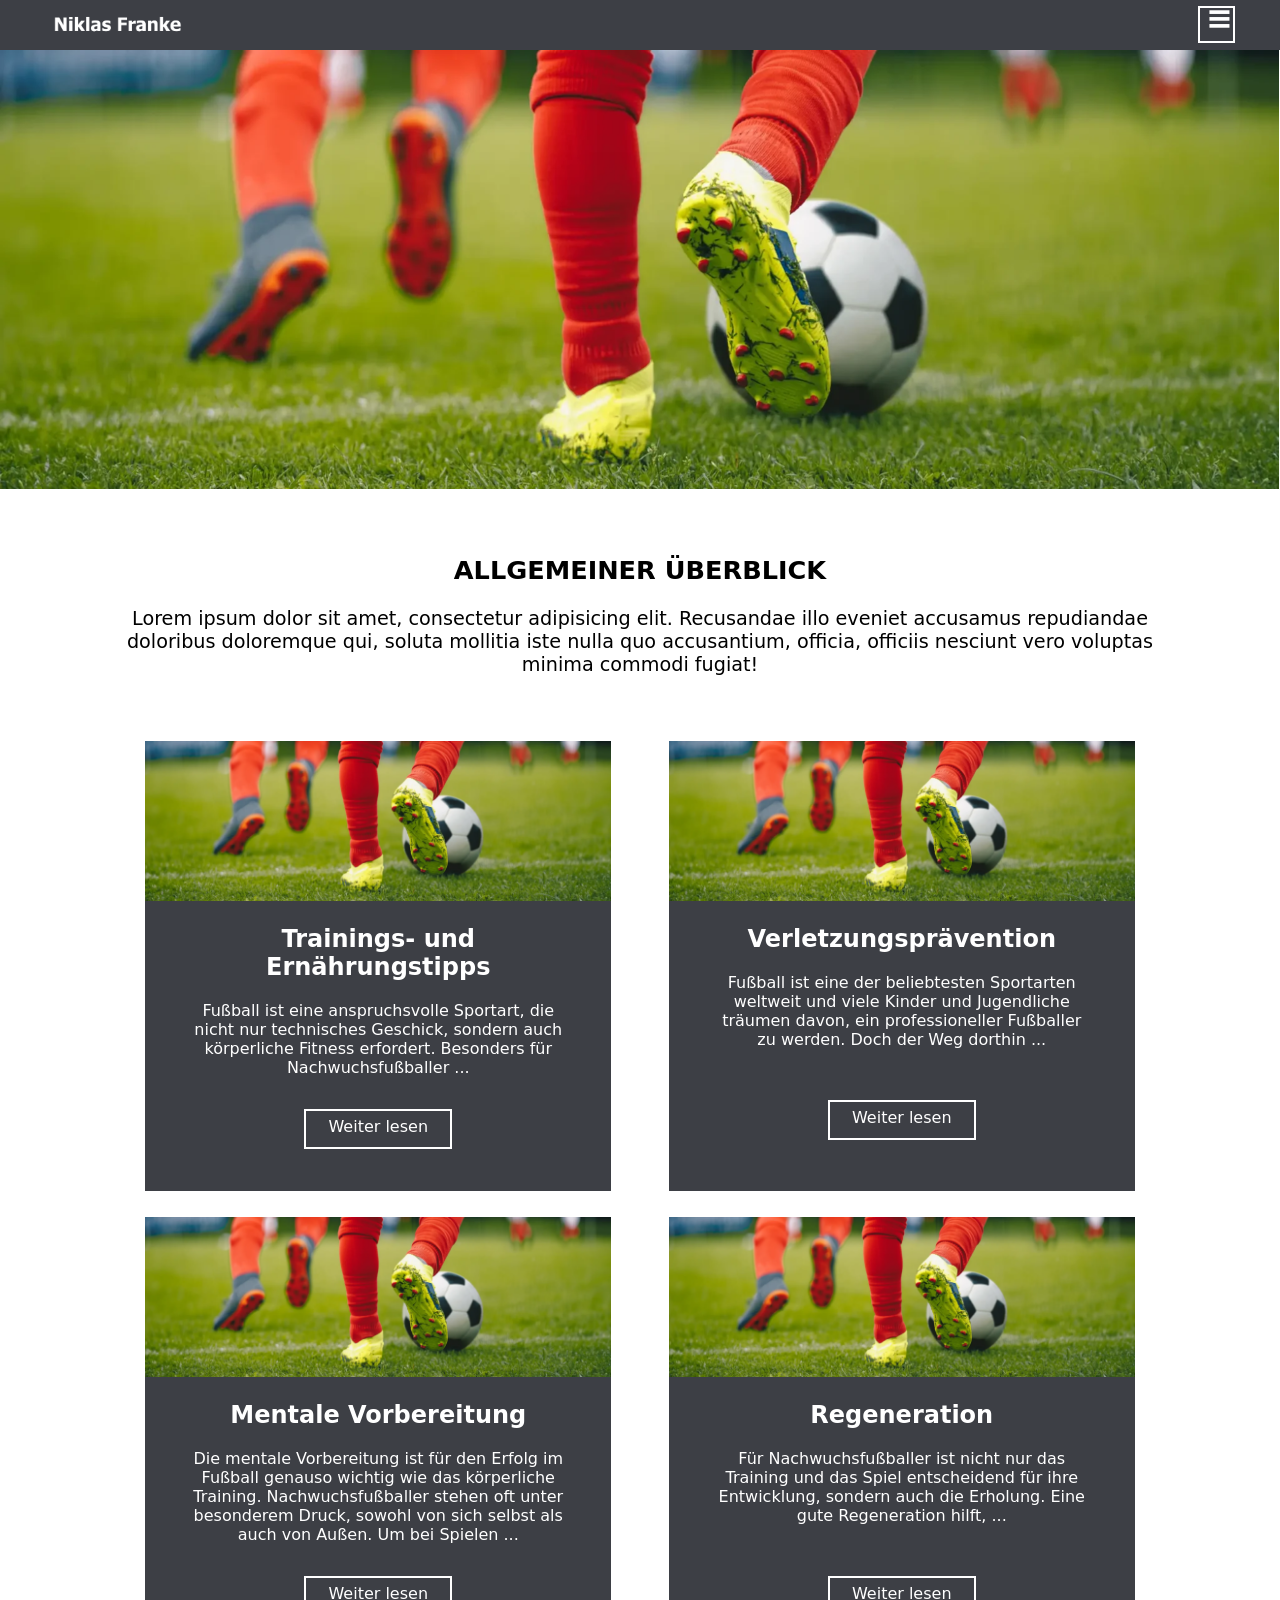
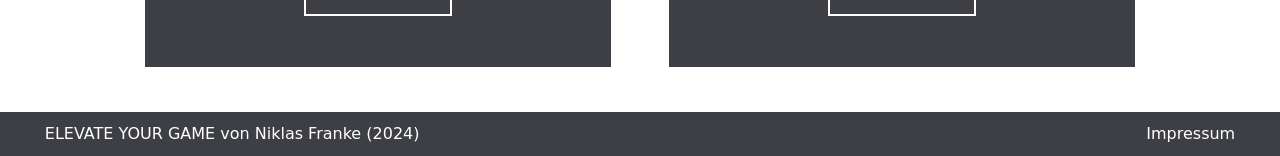
==== index.html @ 68e1c88c "Inhalt und Footer" ====
<!DOCTYPE html>
<html lang="de">

    <head>
        <meta charset="utf-8">
        <meta name="viewport" content="width=device-width, initial-scale=1.0">
        <title>Elevate your Game</title>
        <link rel="stylesheet" type="text/css" href="css/styles.css">
    </head>

    <body>
        
        <!--NAVIGATIONSLEISTE-->

        <nav id="header-nav">

            <!-- DESKTOP-NAVIGATION -->
            
            <div class="container" id="desktop-nav">
                <div class="row">
                    <div class="col-6">
                        <a href="index.html" class="logo-link">
                            <img src="img/logo-ws.png" alt="Das Logo von Elevate your Game">
                        </a>
                        <ul>
                            <li class="active"><a href="index.html">Startseite</a></li>
                            <li><a href="pages/trainings-ernaehrungstipps.html">Trainings- und Ernährungstipps</a></li>
                            <li><a href="pages/verletzungspraevention.html">Verletzungsprävention</a></li>
                            <li><a href="pages/mentale-vorbereitung.html">Mentale Vorbereitung</a></li>
                            <li><a href="pages/regeneration.html">Regeneration</a></li>
                            <li><a href="pages/impressum.html">Impressum</a></li>
                        </ul>
                    </div>
                </div>
            </div>

            <!-- MOBILE-NAVIGATION -->

			<div class="container" id="mobile-nav">
				<div class="row">
					<div class="col-6">
						<a href="index.html" class="logo-link">
                            <img src="img/logo-ws.png" alt="Das Logo von Elevate your Game">
                        </a>
						<div class="clearfix" id="mobile-nav-dropdown">
							<div id="mobile-nav-button"><span>&equiv;</span></div>
							<div class="clearfix" id="mobile-nav-content">
								<ul>
									<li class="active"><a href="index.html">Startseite</a></li>
                                    <li><a href="pages/trainings-ernaehrungstipps.html">Trainings- und Ernährungstipps</a></li>
                                    <li><a href="pages/verletzungspraevention.html">Verletzungsprävention</a></li>
                                    <li><a href="pages/mentale-vorbereitung.html">Mentale Vorbereitung</a></li>
                                    <li><a href="pages/regeneration.html">Regeneration</a></li>
                                    <li><a href="pages/impressum.html">Impressum</a></li>
								</ul>
							</div>
						</div>
					</div>
				</div>
			</div>
        </nav>

        <!--HEADER-BANNER-->

        <header class="header-banner"></header>

        <!--INFO-BEREICH-->

        <section id="info-bereich">
            <div class="container">
                <div class="row">
                    <div class="col-6">
                        <header class="intro-container">
                            <h1>Allgemeiner Überblick</h1>
                            <p>Lorem ipsum dolor sit amet, consectetur adipisicing elit. Recusandae illo eveniet accusamus repudiandae doloribus doloremque qui, soluta mollitia iste nulla quo accusantium, officia, officiis nesciunt vero voluptas minima commodi fugiat!</p>
                        </header>
                    </div>
                </div>
                <div class="row">
                    <div class="col-3">
                        <article class="info-box">
                            <img src="img/header.png" alt="Bild für Artikel über Trainings- und Ernährungstipps">
                            <div class="info-box-text">
                                <h2>Trainings- und Ernährungstipps</h2>
                                <p>Fußball ist eine anspruchsvolle Sportart, die nicht nur technisches Geschick, sondern auch
                                    körperliche Fitness erfordert. Besonders für Nachwuchsfußballer ...</p>
                                <a class="info-weiterlesen-btn" href="pages/trainings-ernaehrungstipps.html">Weiter lesen</a>
                            </div>
                        </article>
                    </div>
                    <div class="col-3">
                        <article class="info-box">
                            <img src="img/header.png" alt="Bild für Artikel über Verletzungsprävention">
                            <div class="info-box-text">
                                <h2>Verletzungsprävention</h2>
                                <p>Fußball ist eine der beliebtesten Sportarten weltweit und viele Kinder und Jugendliche träumen davon,
                                    ein professioneller Fußballer zu werden. Doch der Weg dorthin ...</p>
                                <br>
                                <a class="info-weiterlesen-btn" href="pages/verletzungspraevention.html">Weiter lesen</a>
                            </div>
                        </article>
                    </div>
                </div>
                <div class="row">
                    <div class="col-3">
                        <article class="info-box">
                            <img src="img/header.png" alt="Bild für Artikel über mentale Vorbereitung">
                            <div class="info-box-text">
                                <h2>Mentale Vorbereitung</h2>
                                <p>Die mentale Vorbereitung ist für den Erfolg im Fußball genauso wichtig wie das körperliche Training.
                                    Nachwuchsfußballer stehen oft unter besonderem Druck, sowohl von sich selbst als auch von Außen. Um
                                    bei Spielen ...</p>
                                <a class="info-weiterlesen-btn" href="pages/mentale-vorbereitung.html">Weiter lesen</a>
                            </div>
                        </article>
                    </div>
                    <div class="col-3">
                        <article class="info-box">
                            <img src="img/header.png" alt="Bild für Artikel über Regeneration">
                            <div class="info-box-text">
                                <h2>Regeneration</h2>
                                <p>Für Nachwuchsfußballer ist nicht nur das Training und das Spiel entscheidend für ihre Entwicklung,
                                    sondern auch die Erholung. Eine gute Regeneration hilft, ...</p>
                                <br>
                                <a class="info-weiterlesen-btn" href="pages/regeneration.html">Weiter lesen</a>
                            </div>
                        </article>
                    </div>
                </div>
            </div>
        </section>
        
        <!--FOOTER-->

        <footer id="footer">
            <div class ="container">
                <div class="row">
                    <div class="col-6">
                        <span>ELEVATE YOUR GAME von Niklas Franke (2024)</span>
                        <nav id="footer-nav">
                        <a href="impressum.html">Impressum</a>
                        </nav>
                    </div>
                </div>
            </div>
        </footer>

    </body>
</html>
---- css/styles.css ----
/* === GLOBAL === */

:root {
    
  }

html {
    font-size: 16px;
}

section {
  padding-top: 4rem;
  padding-bottom: 4rem;
}

@media (max-width: 1366px) {
  section {
    padding-top: 2rem;
    padding-bottom: 2rem;
  }
}

@media (max-width: 1024px) {
  section {
    padding-top: 1.5rem;
    padding-bottom: 1.5rem;
  }
}

@media (max-width: 768px) {
  section {
    padding-top: .5rem;
    padding-bottom: .5rem;
  }
}
  
/* === FARBEN === */

/*
Blau:              #1F4E8C
Dunkel Grau:       #3D3F45    
Hell Grau:         #E5E5E5
Rot:               #A62C21
*/

/* === GENERELLES === */

.clearfix::after {
    content: "";
    display: block;
    clear: both;
}

.active {
  background-color: #A62C21 !important;
}

body {
    margin: 0;
    font-family: var(--primaere-schriftart), var(--sekundaere-schriftart), var(--tertiaere-schriftart), var(--fallback-schriftart);
    font-family: system-ui, -apple-system, BlinkMacSystemFont, 'Segoe UI', Roboto, Oxygen, Ubuntu, Cantarell, 'Open Sans', 'Helvetica Neue', sans-serif;
  }

* {
    box-sizing: border-box;
}

.intro-container{
  text-align: center;
  width: 80%;
  margin-left: auto;
  margin-right: auto;
  margin-bottom: 2.5rem;
}

@media (max-width: 1366px) {
  .intro-container{
    width: 90%;
  }
}

@media (max-width: 1024px) {
  .intro-container{
    width: 100%;
  }
}

.intro-container > h1 {
  font-size: 1.6rem;
  text-transform: uppercase;
}

.intro-container > p {
  font-size: 1.2rem;
}

@media (max-width: 1366px) {
  .intro-container > p {
    margin-bottom: .5rem;
  }
}

@media (max-width: 1024px) {
  .intro-container > p {
    margin-bottom: 0;
  }
}

/* === NAVIGATIONSLEISTE === */

#header-nav {
    width: 100%;
    height: 50px;
    background-color: #3D3F45;
    position: relative;
    font-weight: bold;
    font-size: 1.1rem;
  }
  
  #header-nav a > img {
    height: 30px;
    width: auto;
    margin: .55rem;
    float: left;
  }
  
  #header-nav ul {
    margin: 0;
    padding: 0;
    float: right;
    height: 100%;
  }
  
  #header-nav ul > li {
    display: inline-block;
    height: 100%;
    padding: 0 .4rem 0 .4rem;
  }
  
  #header-nav ul > li > a {
    margin-top: .8rem;
    display: inline-block;
  }
  
  #header-nav ul > li > a:link {
    color: #fff;
    text-decoration: none;
  }

  #header-nav ul > li > a:visited {
    color: #fff;
    text-decoration: none;
  }

  #header-nav ul > li > a:active {
    color: #E5E5E5;
    text-decoration: none;
  }
  
  #header-nav ul > li > a:hover {
    color: #E5E5E5;
    text-decoration: none;
  }
  
  #header-nav .col-6 {
    padding-top: 0;
    padding-bottom: 0;
  }
  
  #header-nav .container,
  #header-nav .row,
  #header-nav .col-6 {
    height: 100%;
  }
  
  .logo-link {
    display: inline-block;
  }
  
  /* === NAVIGATIONSLEISTE (MOBIL) === */
  
  #mobile-nav-button {
    color: #fff;
    float: right;
    font-size: 2rem;
    border: 2px solid #fff;
    width: 37px;
    height: 37px;
    position: relative;
    margin-top: .4rem;
    margin-bottom: .5rem;
  }
  
  #mobile-nav-button > span {
    position: absolute;
    top: -9px;
    left: 6px;
  }
  
  #mobile-nav-content > ul > li {
    display: block;
    background-color: #3D3F45;
    height: 60px;
    padding: 0 1.2rem;
    text-align: center;
  }
  
  #mobile-nav-dropdown {
    position: relative;
    float: right;
  }
  
  #mobile-nav-content {
    position: absolute;
    right: 0;
    top: 50px;
    display: none;
  }
  
  #mobile-nav-dropdown:hover > #mobile-nav-content {
    display: block;
  }
  
  #mobile-nav {
    display: none;
  }
  
  @media (max-width: 1300px) {
  
    #desktop-nav {
      display: none;
    }
  
    #mobile-nav {
      display: block;
    }
  
  }

/* === HEADER-BANNER === */ 

.header-banner {
    background: url("../img/header.png") no-repeat; /* nicht wiederholen */
    width: 100%; /* immer volle Breite */
    height: 0;  /* weil Höhe über padding-top eingestellt wird */
    padding-top: 34.33%; /* Seitenverhältnis vom Bild ( Höhe / Breite * 100 ) */
    background-size: contain; /* Inhalt im kompletten Bereich */
}

/* === INFO-BEREICH === */

.info-box {
  background-color: #3D3F45;
  text-align: center;
  color: #fff;
  width: 60%;
  height: 450px;
}

.info-box-text {
  padding: 0rem 3rem 2.5rem;
}

#info-bereich .row > .col-3:nth-of-type(even) > .info-box { /* Selektion auf gerade Boxen */
  margin-left: 1rem;
  margin-right: auto;
}

#info-bereich .row > .col-3:nth-of-type(odd) > .info-box { /* Selektion auf ungerade Boxen */
  margin-right: 1rem;
  margin-left: auto;
}

.info-box > h2 {
  font-size: 1.4rem;
}

.info-weiterlesen-btn {
  text-decoration: none;
  height: 40px;
  border: 2px solid #fff;
  display: inline-block;
  padding-top: .4rem;
  width: 40%;
  min-width: 110px;
  margin-top: 1rem;
}

.info-weiterlesen-btn:link {
  color: #fff;
}

.info-weiterlesen-btn:visited {
  color: #fff;
}

.info-weiterlesen-btn:active {
  color: #fff;
}

.info-weiterlesen-btn:hover {
  color:  #A62C21;
  font-weight: bold;
  border: 2px solid #A62C21;
}

#info-bereich img {
  width: 100%;
  height: auto;
}

@media (max-width: 1366px) {
  .info-box {
    width: 80%;
  }
}

@media (max-width: 1024px) {
  .info-box {
    width: 100%;
    margin-bottom: .6rem;
  }

  #info-bereich .row > .col-3:nth-of-type(even) > .info-box { /* Selektion auf gerade Boxen */
    margin-left: .5rem;
  }
  
  #info-bereich .row > .col-3:nth-of-type(odd) > .info-box { /* Selektion auf ungerade Boxen */
    margin-right: .5rem;
  }
}

@media (max-width: 768px) {
  #info-bereich .row > .col-3:nth-of-type(even) > .info-box { /* Selektion auf gerade Boxen */
    margin-left: 0rem;
  }
  
  #info-bereich .row > .col-3:nth-of-type(odd) > .info-box { /* Selektion auf ungerade Boxen */
    margin-right: 0rem;
  }
}

/* === FOOTER === */

#footer {
  background-color: #3D3F45;
  height: 2.8rem;
  color: #fff;
}

#footer-nav {
  display: inline-block;
  float: right;
}

#footer-nav a {
  text-decoration: none;
}

#footer-nav a:link {
  color: #fff;
}

#footer-nav a:visited {
  color: #fff;
}

#footer-nav a:active {
  color: #fff;
}

#footer-nav a:hover {
  color: #E5E5E5;
}

@media (max-width: 565px) {
  #footer span {
    display: none;
  }
}

/* === GRID-SYSTEM === */

.container {
    width: 95%;
    margin-left: auto;
    margin-right: auto;
}

/* clearfix-Hack */
.row::after {
    content: "";
    clear: both;
    display: block;
}

/* Selektor für alle Klassen, die mit col- anfangen */
[class*='col-'] {
    float: left;
    min-height: 1px;
    padding: 0.8rem;
}

.col-1 { width: 16.666%; }
.col-2 { width: 33.333%; }
.col-3 { width: 50%;     }
.col-6 { width: 100%;    }

/*

=== WICHTIGE BREAKPOINTS ===

 480  px  (iPhone Querformat)
 768  px  (iPad Hochformat)
 1024 px  (iPad Querformat)

*/

@media (max-width: 1024px) {
    .col-1 { width: 33.333%; }
}

@media (max-width: 768px) {
    .col-1 { width: 50%;  }
    .col-2 { width: 100%; }
    .col-3 { width: 100%; }
}

@media (max-width: 480px) {
    .col-1 { width: 100%; }
    .col-2 { width: 100%; }
    .col-3 { width: 100%; }
}
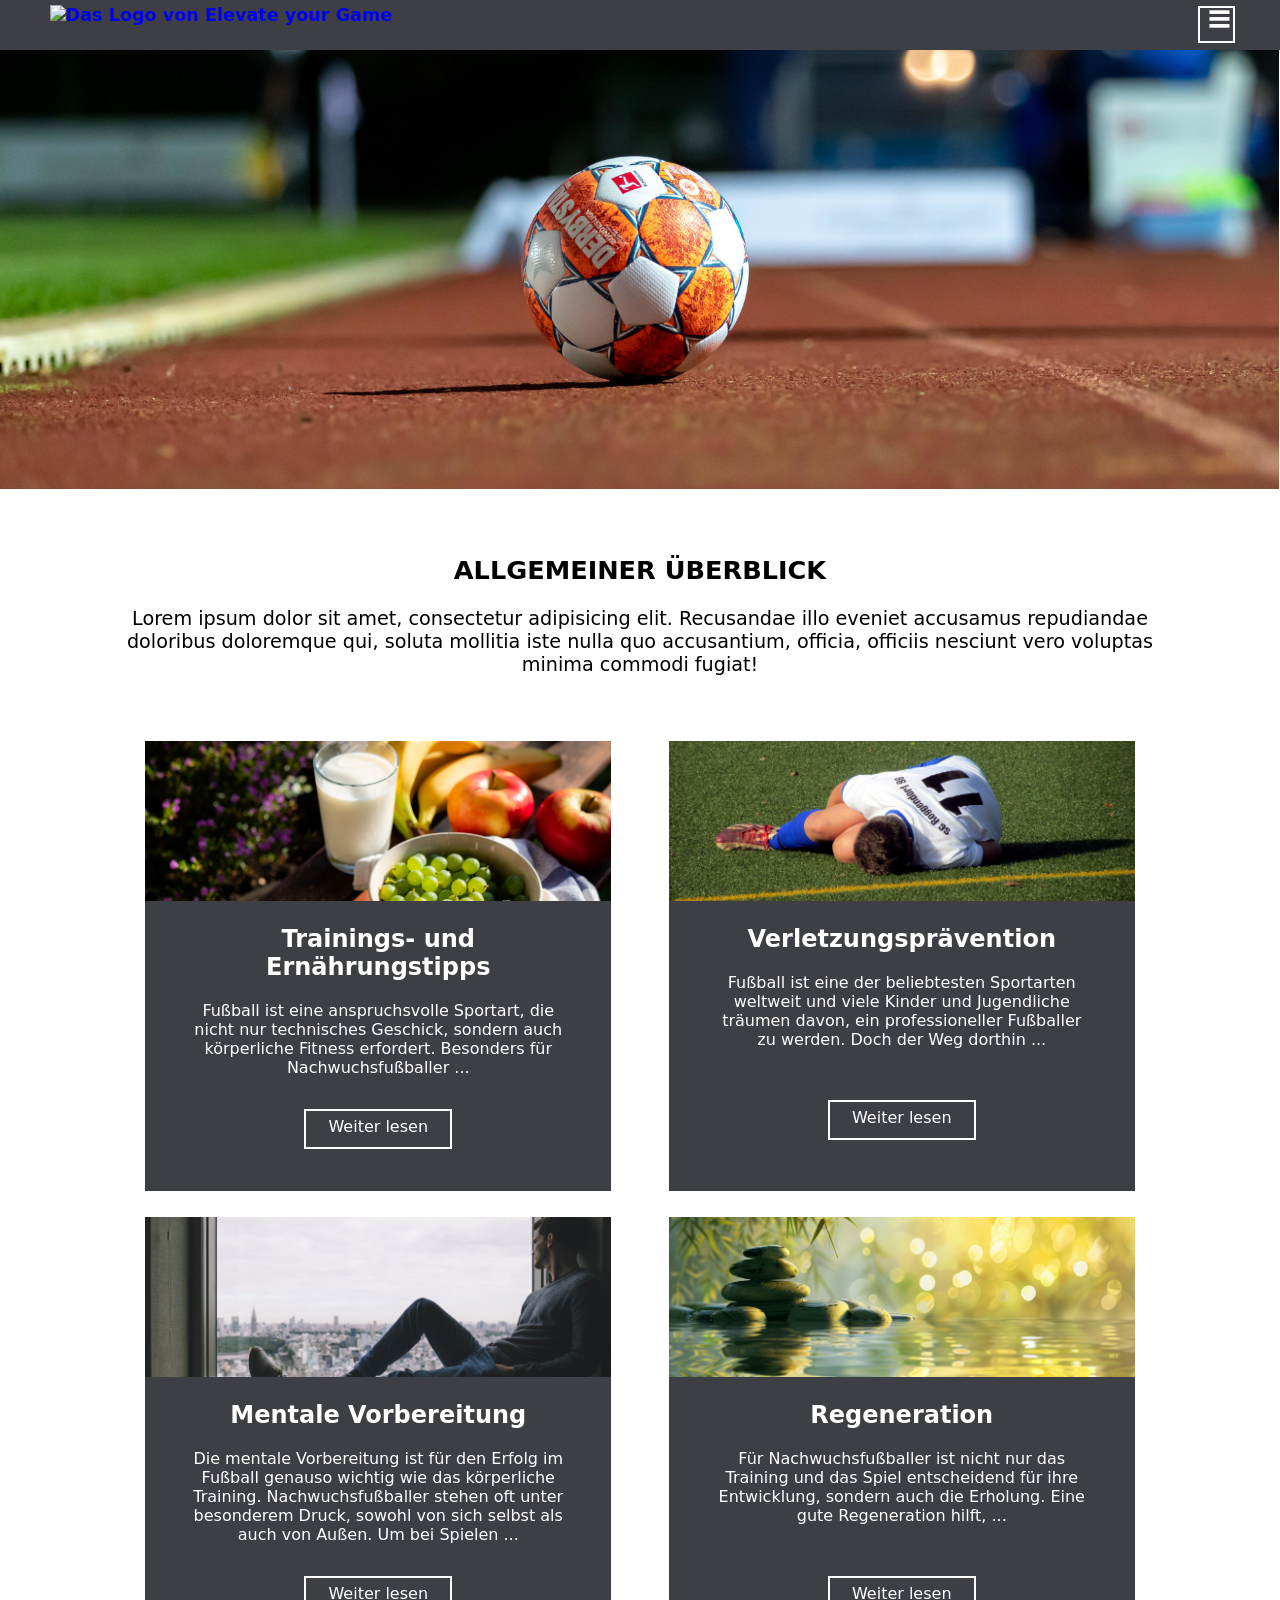
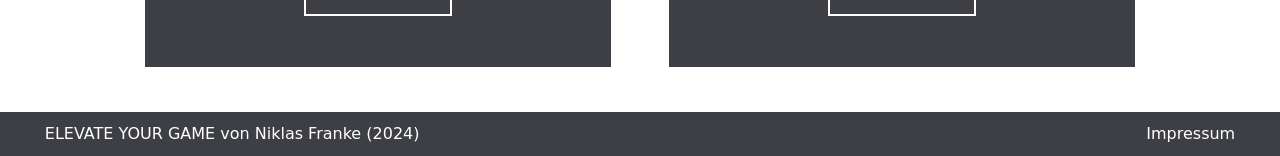
==== commit 091e19fa: "Logo und Bilder ausgetauscht, Bildverzeichnis eingefügt. Farbe geändert" ====
--- a/index.html
+++ b/index.html
@@ -20,7 +20,7 @@
                 <div class="row">
                     <div class="col-6">
                         <a href="index.html" class="logo-link">
-                            <img src="img/logo-ws.png" alt="Das Logo von Elevate your Game">
+                            <img src="img/logo.png" alt="Das Logo von Elevate your Game">
                         </a>
                         <ul>
                             <li class="active"><a href="index.html">Startseite</a></li>
@@ -62,7 +62,7 @@
 
         <!--HEADER-BANNER-->
 
-        <header class="header-banner"></header>
+        <header class="header-banner-start"></header>
 
         <!--INFO-BEREICH-->
 
@@ -79,7 +79,7 @@
                 <div class="row">
                     <div class="col-3">
                         <article class="info-box">
-                            <img src="img/header.png" alt="Bild für Artikel über Trainings- und Ernährungstipps">
+                            <img src="img/healthy-5506822.jpg" alt="Bild für Artikel über Trainings- und Ernährungstipps">
                             <div class="info-box-text">
                                 <h2>Trainings- und Ernährungstipps</h2>
                                 <p>Fußball ist eine anspruchsvolle Sportart, die nicht nur technisches Geschick, sondern auch
@@ -90,7 +90,7 @@
                     </div>
                     <div class="col-3">
                         <article class="info-box">
-                            <img src="img/header.png" alt="Bild für Artikel über Verletzungsprävention">
+                            <img src="img/football-1319608.jpg" alt="Bild für Artikel über Verletzungsprävention">
                             <div class="info-box-text">
                                 <h2>Verletzungsprävention</h2>
                                 <p>Fußball ist eine der beliebtesten Sportarten weltweit und viele Kinder und Jugendliche träumen davon,
@@ -104,7 +104,7 @@
                 <div class="row">
                     <div class="col-3">
                         <article class="info-box">
-                            <img src="img/header.png" alt="Bild für Artikel über mentale Vorbereitung">
+                            <img src="img/city-1868530.jpg" alt="Bild für Artikel über mentale Vorbereitung">
                             <div class="info-box-text">
                                 <h2>Mentale Vorbereitung</h2>
                                 <p>Die mentale Vorbereitung ist für den Erfolg im Fußball genauso wichtig wie das körperliche Training.
@@ -116,7 +116,7 @@
                     </div>
                     <div class="col-3">
                         <article class="info-box">
-                            <img src="img/header.png" alt="Bild für Artikel über Regeneration">
+                            <img src="img/spa-8598061.jpg" alt="Bild für Artikel über Regeneration">
                             <div class="info-box-text">
                                 <h2>Regeneration</h2>
                                 <p>Für Nachwuchsfußballer ist nicht nur das Training und das Spiel entscheidend für ihre Entwicklung,
--- a/css/styles.css
+++ b/css/styles.css
@@ -1,8 +1,4 @@
 /* === GLOBAL === */
-
-:root {
-    
-  }
 
 html {
     font-size: 16px;
@@ -37,10 +33,9 @@
 /* === FARBEN === */
 
 /*
-Blau:              #1F4E8C
 Dunkel Grau:       #3D3F45    
 Hell Grau:         #E5E5E5
-Rot:               #A62C21
+Grün:               #70A91F
 */
 
 /* === GENERELLES === */
@@ -52,7 +47,7 @@
 }
 
 .active {
-  background-color: #A62C21 !important;
+  background-color: #70A91F !important;
 }
 
 body {
@@ -118,9 +113,9 @@
   }
   
   #header-nav a > img {
-    height: 30px;
+    height: 40px;
     width: auto;
-    margin: .55rem;
+    margin: 0.3rem;
     float: left;
   }
   
@@ -239,12 +234,52 @@
 
 /* === HEADER-BANNER === */ 
 
-.header-banner {
-    background: url("../img/header.png") no-repeat; /* nicht wiederholen */
+.header-banner-start {
+    background: url("../img/football-6994604.jpg") no-repeat; /* nicht wiederholen */
     width: 100%; /* immer volle Breite */
     height: 0;  /* weil Höhe über padding-top eingestellt wird */
     padding-top: 34.33%; /* Seitenverhältnis vom Bild ( Höhe / Breite * 100 ) */
     background-size: contain; /* Inhalt im kompletten Bereich */
+}
+
+/* === HEADER-BANNER === */ 
+
+.header-banner-ernaehrung {
+  background: url("../img/healthy-5506822.jpg") no-repeat; /* nicht wiederholen */
+  width: 100%; /* immer volle Breite */
+  height: 0;  /* weil Höhe über padding-top eingestellt wird */
+  padding-top: 34.33%; /* Seitenverhältnis vom Bild ( Höhe / Breite * 100 ) */
+  background-size: contain; /* Inhalt im kompletten Bereich */
+}
+
+/* === HEADER-BANNER === */ 
+
+.header-banner-regeneration {
+  background: url("../img/spa-8598061.jpg") no-repeat; /* nicht wiederholen */
+  width: 100%; /* immer volle Breite */
+  height: 0;  /* weil Höhe über padding-top eingestellt wird */
+  padding-top: 34.33%; /* Seitenverhältnis vom Bild ( Höhe / Breite * 100 ) */
+  background-size: contain; /* Inhalt im kompletten Bereich */
+}
+
+/* === HEADER-BANNER === */ 
+
+.header-banner-vorbereitung {
+  background: url("../img/city-1868530.jpg") no-repeat; /* nicht wiederholen */
+  width: 100%; /* immer volle Breite */
+  height: 0;  /* weil Höhe über padding-top eingestellt wird */
+  padding-top: 34.33%; /* Seitenverhältnis vom Bild ( Höhe / Breite * 100 ) */
+  background-size: contain; /* Inhalt im kompletten Bereich */
+}
+
+/* === HEADER-BANNER === */ 
+
+.header-banner-praevention {
+  background: url("../img/football-1319608.jpg") no-repeat; /* nicht wiederholen */
+  width: 100%; /* immer volle Breite */
+  height: 0;  /* weil Höhe über padding-top eingestellt wird */
+  padding-top: 34.33%; /* Seitenverhältnis vom Bild ( Höhe / Breite * 100 ) */
+  background-size: contain; /* Inhalt im kompletten Bereich */
 }
 
 /* === INFO-BEREICH === */
@@ -299,9 +334,9 @@
 }
 
 .info-weiterlesen-btn:hover {
-  color:  #A62C21;
+  color:  #70A91F;
   font-weight: bold;
-  border: 2px solid #A62C21;
+  border: 2px solid #70A91F;
 }
 
 #info-bereich img {
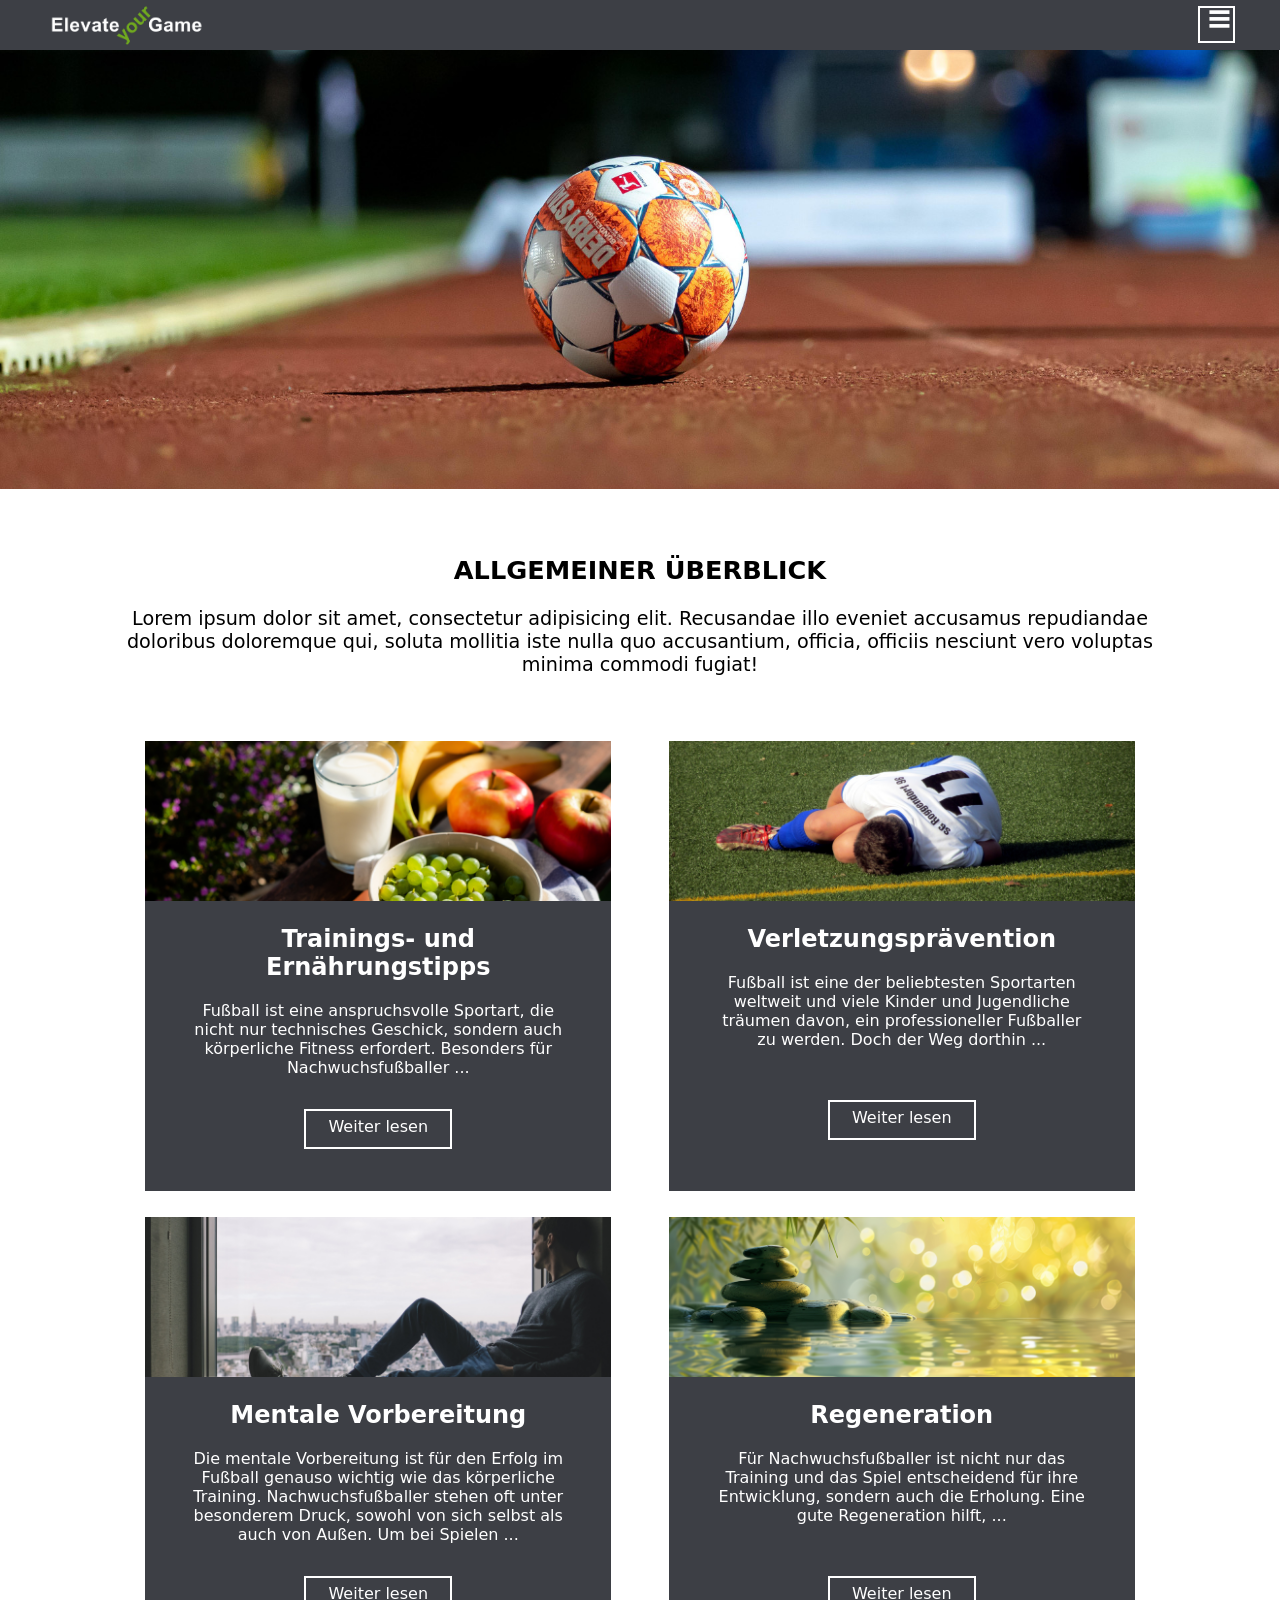
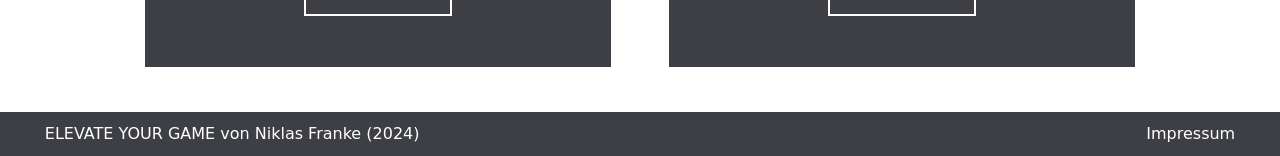
==== commit 00328bc1: "iOS Hover Fix und Logo Link Korrektur" ====
--- a/index.html
+++ b/index.html
@@ -40,7 +40,7 @@
 				<div class="row">
 					<div class="col-6">
 						<a href="index.html" class="logo-link">
-                            <img src="img/logo-ws.png" alt="Das Logo von Elevate your Game">
+                            <img src="img/logo.png" alt="Das Logo von Elevate your Game">
                         </a>
 						<div class="clearfix" id="mobile-nav-dropdown">
 							<div id="mobile-nav-button"><span>&equiv;</span></div>
@@ -144,6 +144,6 @@
                 </div>
             </div>
         </footer>
-
+        <script defer>document.addEventListener("touchstart", function(){}, true);</script>
     </body>
 </html>
--- a/css/styles.css
+++ b/css/styles.css
@@ -52,7 +52,6 @@
 
 body {
     margin: 0;
-    font-family: var(--primaere-schriftart), var(--sekundaere-schriftart), var(--tertiaere-schriftart), var(--fallback-schriftart);
     font-family: system-ui, -apple-system, BlinkMacSystemFont, 'Segoe UI', Roboto, Oxygen, Ubuntu, Cantarell, 'Open Sans', 'Helvetica Neue', sans-serif;
   }
 
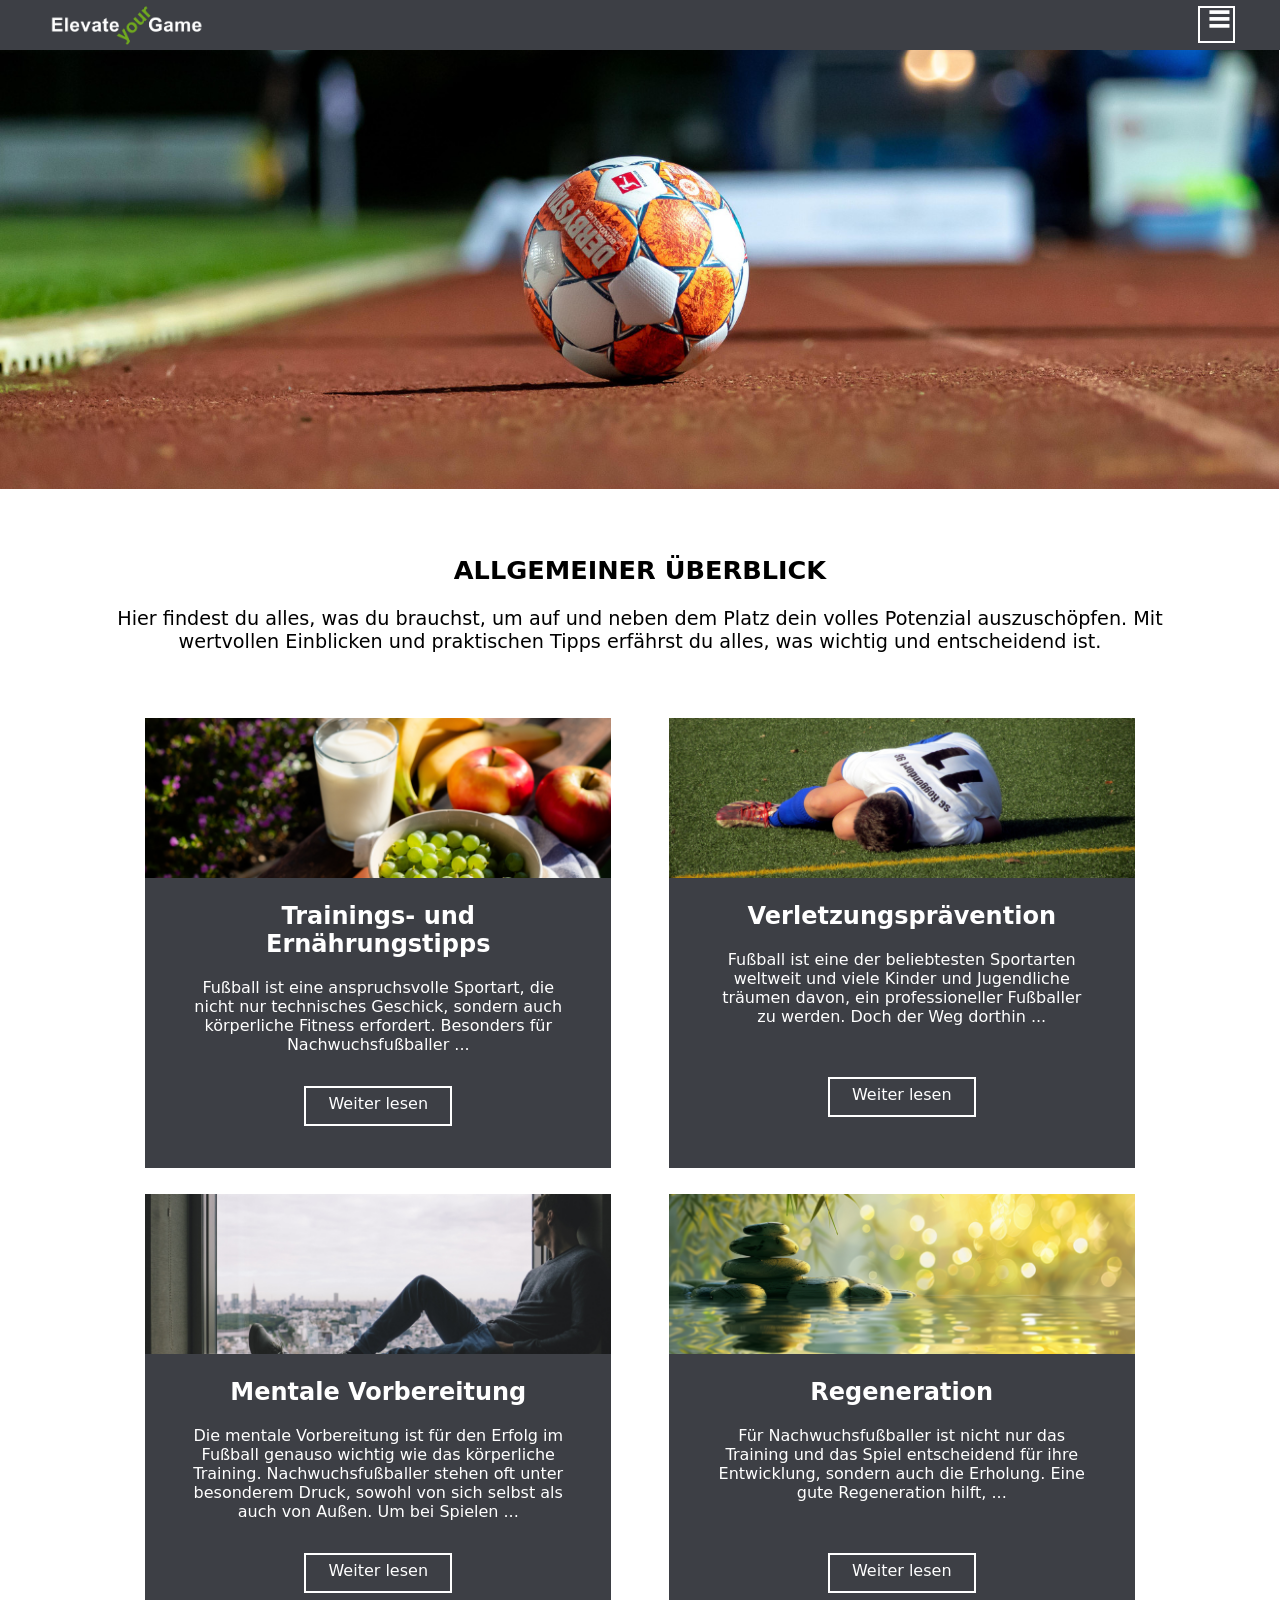
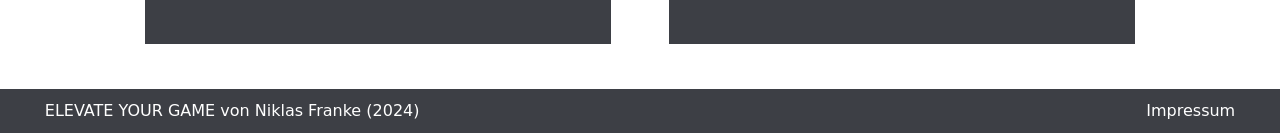
==== commit 4b1a6a86: "Styles für Tabelen und Listen hinzugefügt. Farben als Variablen erstellt. Texte angepasst." ====
--- a/index.html
+++ b/index.html
@@ -1,149 +1,166 @@
 <!DOCTYPE html>
 <html lang="de">
 
-    <head>
-        <meta charset="utf-8">
-        <meta name="viewport" content="width=device-width, initial-scale=1.0">
-        <title>Elevate your Game</title>
-        <link rel="stylesheet" type="text/css" href="css/styles.css">
-    </head>
+<head>
+    <meta charset="utf-8">
+    <meta name="viewport" content="width=device-width, initial-scale=1.0">
+    <title>Elevate your Game</title>
+    <!-- Standard-Favicon -->
+    <link rel="icon" href="/favicon.ico" type="image/x-icon">
+    <!-- PNG-Favicons für moderne Browser -->
+    <link rel="icon" href="/favicon-32x32.png" sizes="32x32" type="image/png">
+    <link rel="icon" href="/favicon-16x16.png" sizes="16x16" type="image/png">
+    <!-- Apple Touch Icon -->
+    <link rel="apple-touch-icon" href="/apple-touch-icon.png">
+    <link rel="stylesheet" type="text/css" href="css/styles.css">
+</head>
 
-    <body>
-        
-        <!--NAVIGATIONSLEISTE-->
+<body>
 
-        <nav id="header-nav">
+    <!--NAVIGATIONSLEISTE-->
 
-            <!-- DESKTOP-NAVIGATION -->
-            
-            <div class="container" id="desktop-nav">
-                <div class="row">
-                    <div class="col-6">
-                        <a href="index.html" class="logo-link">
-                            <img src="img/logo.png" alt="Das Logo von Elevate your Game">
-                        </a>
-                        <ul>
-                            <li class="active"><a href="index.html">Startseite</a></li>
-                            <li><a href="pages/trainings-ernaehrungstipps.html">Trainings- und Ernährungstipps</a></li>
-                            <li><a href="pages/verletzungspraevention.html">Verletzungsprävention</a></li>
-                            <li><a href="pages/mentale-vorbereitung.html">Mentale Vorbereitung</a></li>
-                            <li><a href="pages/regeneration.html">Regeneration</a></li>
-                            <li><a href="pages/impressum.html">Impressum</a></li>
-                        </ul>
+    <nav id="header-nav">
+
+        <!-- DESKTOP-NAVIGATION -->
+
+        <div class="container" id="desktop-nav">
+            <div class="row">
+                <div class="col-6">
+                    <a href="index.html" class="logo-link">
+                        <img src="img/logo.png" alt="Das Logo von Elevate your Game">
+                    </a>
+                    <ul>
+                        <li class="active"><a href="index.html">Startseite</a></li>
+                        <li><a href="pages/trainings-ernaehrungstipps.html">Trainings- und Ernährungstipps</a></li>
+                        <li><a href="pages/verletzungspraevention.html">Verletzungsprävention</a></li>
+                        <li><a href="pages/mentale-vorbereitung.html">Mentale Vorbereitung</a></li>
+                        <li><a href="pages/regeneration.html">Regeneration</a></li>
+                        <li><a href="pages/impressum.html">Impressum</a></li>
+                    </ul>
+                </div>
+            </div>
+        </div>
+
+        <!-- MOBILE-NAVIGATION -->
+
+        <div class="container" id="mobile-nav">
+            <div class="row">
+                <div class="col-6">
+                    <a href="index.html" class="logo-link">
+                        <img src="img/logo.png" alt="Das Logo von Elevate your Game">
+                    </a>
+                    <div class="clearfix" id="mobile-nav-dropdown">
+                        <div id="mobile-nav-button"><span>&equiv;</span></div>
+                        <div class="clearfix" id="mobile-nav-content">
+                            <ul>
+                                <li class="active"><a href="index.html">Startseite</a></li>
+                                <li><a href="pages/trainings-ernaehrungstipps.html">Trainings- und Ernährungstipps</a>
+                                </li>
+                                <li><a href="pages/verletzungspraevention.html">Verletzungsprävention</a></li>
+                                <li><a href="pages/mentale-vorbereitung.html">Mentale Vorbereitung</a></li>
+                                <li><a href="pages/regeneration.html">Regeneration</a></li>
+                                <li><a href="pages/impressum.html">Impressum</a></li>
+                            </ul>
+                        </div>
                     </div>
                 </div>
             </div>
+        </div>
+    </nav>
 
-            <!-- MOBILE-NAVIGATION -->
+    <!--HEADER-BANNER-->
 
-			<div class="container" id="mobile-nav">
-				<div class="row">
-					<div class="col-6">
-						<a href="index.html" class="logo-link">
-                            <img src="img/logo.png" alt="Das Logo von Elevate your Game">
-                        </a>
-						<div class="clearfix" id="mobile-nav-dropdown">
-							<div id="mobile-nav-button"><span>&equiv;</span></div>
-							<div class="clearfix" id="mobile-nav-content">
-								<ul>
-									<li class="active"><a href="index.html">Startseite</a></li>
-                                    <li><a href="pages/trainings-ernaehrungstipps.html">Trainings- und Ernährungstipps</a></li>
-                                    <li><a href="pages/verletzungspraevention.html">Verletzungsprävention</a></li>
-                                    <li><a href="pages/mentale-vorbereitung.html">Mentale Vorbereitung</a></li>
-                                    <li><a href="pages/regeneration.html">Regeneration</a></li>
-                                    <li><a href="pages/impressum.html">Impressum</a></li>
-								</ul>
-							</div>
-						</div>
-					</div>
-				</div>
-			</div>
-        </nav>
+    <header class="header-banner-start"></header>
 
-        <!--HEADER-BANNER-->
+    <!--INFO-BEREICH-->
 
-        <header class="header-banner-start"></header>
-
-        <!--INFO-BEREICH-->
-
-        <section id="info-bereich">
-            <div class="container">
-                <div class="row">
-                    <div class="col-6">
-                        <header class="intro-container">
-                            <h1>Allgemeiner Überblick</h1>
-                            <p>Lorem ipsum dolor sit amet, consectetur adipisicing elit. Recusandae illo eveniet accusamus repudiandae doloribus doloremque qui, soluta mollitia iste nulla quo accusantium, officia, officiis nesciunt vero voluptas minima commodi fugiat!</p>
-                        </header>
-                    </div>
-                </div>
-                <div class="row">
-                    <div class="col-3">
-                        <article class="info-box">
-                            <img src="img/healthy-5506822.jpg" alt="Bild für Artikel über Trainings- und Ernährungstipps">
-                            <div class="info-box-text">
-                                <h2>Trainings- und Ernährungstipps</h2>
-                                <p>Fußball ist eine anspruchsvolle Sportart, die nicht nur technisches Geschick, sondern auch
-                                    körperliche Fitness erfordert. Besonders für Nachwuchsfußballer ...</p>
-                                <a class="info-weiterlesen-btn" href="pages/trainings-ernaehrungstipps.html">Weiter lesen</a>
-                            </div>
-                        </article>
-                    </div>
-                    <div class="col-3">
-                        <article class="info-box">
-                            <img src="img/football-1319608.jpg" alt="Bild für Artikel über Verletzungsprävention">
-                            <div class="info-box-text">
-                                <h2>Verletzungsprävention</h2>
-                                <p>Fußball ist eine der beliebtesten Sportarten weltweit und viele Kinder und Jugendliche träumen davon,
-                                    ein professioneller Fußballer zu werden. Doch der Weg dorthin ...</p>
-                                <br>
-                                <a class="info-weiterlesen-btn" href="pages/verletzungspraevention.html">Weiter lesen</a>
-                            </div>
-                        </article>
-                    </div>
-                </div>
-                <div class="row">
-                    <div class="col-3">
-                        <article class="info-box">
-                            <img src="img/city-1868530.jpg" alt="Bild für Artikel über mentale Vorbereitung">
-                            <div class="info-box-text">
-                                <h2>Mentale Vorbereitung</h2>
-                                <p>Die mentale Vorbereitung ist für den Erfolg im Fußball genauso wichtig wie das körperliche Training.
-                                    Nachwuchsfußballer stehen oft unter besonderem Druck, sowohl von sich selbst als auch von Außen. Um
-                                    bei Spielen ...</p>
-                                <a class="info-weiterlesen-btn" href="pages/mentale-vorbereitung.html">Weiter lesen</a>
-                            </div>
-                        </article>
-                    </div>
-                    <div class="col-3">
-                        <article class="info-box">
-                            <img src="img/spa-8598061.jpg" alt="Bild für Artikel über Regeneration">
-                            <div class="info-box-text">
-                                <h2>Regeneration</h2>
-                                <p>Für Nachwuchsfußballer ist nicht nur das Training und das Spiel entscheidend für ihre Entwicklung,
-                                    sondern auch die Erholung. Eine gute Regeneration hilft, ...</p>
-                                <br>
-                                <a class="info-weiterlesen-btn" href="pages/regeneration.html">Weiter lesen</a>
-                            </div>
-                        </article>
-                    </div>
+    <section id="info-bereich">
+        <div class="container">
+            <div class="row">
+                <div class="col-6">
+                    <header class="intro-container">
+                        <h1>Allgemeiner Überblick</h1>
+                        <p>Hier findest du alles, was du brauchst, um auf und neben dem Platz dein volles Potenzial
+                            auszuschöpfen. Mit wertvollen Einblicken und praktischen Tipps erfährst du alles, was
+                            wichtig und entscheidend ist.</p>
+                    </header>
                 </div>
             </div>
-        </section>
-        
-        <!--FOOTER-->
-
-        <footer id="footer">
-            <div class ="container">
-                <div class="row">
-                    <div class="col-6">
-                        <span>ELEVATE YOUR GAME von Niklas Franke (2024)</span>
-                        <nav id="footer-nav">
-                        <a href="impressum.html">Impressum</a>
-                        </nav>
-                    </div>
+            <div class="row">
+                <div class="col-3">
+                    <article class="info-box">
+                        <img src="img/healthy-5506822.jpg" alt="Bild für Artikel über Trainings- und Ernährungstipps">
+                        <div class="info-box-text">
+                            <h2>Trainings- und Ernährungstipps</h2>
+                            <p>Fußball ist eine anspruchsvolle Sportart, die nicht nur technisches Geschick, sondern
+                                auch
+                                körperliche Fitness erfordert. Besonders für Nachwuchsfußballer ...</p>
+                            <a class="info-weiterlesen-btn" href="pages/trainings-ernaehrungstipps.html">Weiter
+                                lesen</a>
+                        </div>
+                    </article>
+                </div>
+                <div class="col-3">
+                    <article class="info-box">
+                        <img src="img/football-1319608.jpg" alt="Bild für Artikel über Verletzungsprävention">
+                        <div class="info-box-text">
+                            <h2>Verletzungsprävention</h2>
+                            <p>Fußball ist eine der beliebtesten Sportarten weltweit und viele Kinder und Jugendliche
+                                träumen davon,
+                                ein professioneller Fußballer zu werden. Doch der Weg dorthin ...</p>
+                            <br>
+                            <a class="info-weiterlesen-btn" href="pages/verletzungspraevention.html">Weiter lesen</a>
+                        </div>
+                    </article>
                 </div>
             </div>
-        </footer>
-        <script defer>document.addEventListener("touchstart", function(){}, true);</script>
-    </body>
+            <div class="row">
+                <div class="col-3">
+                    <article class="info-box">
+                        <img src="img/city-1868530.jpg" alt="Bild für Artikel über mentale Vorbereitung">
+                        <div class="info-box-text">
+                            <h2>Mentale Vorbereitung</h2>
+                            <p>Die mentale Vorbereitung ist für den Erfolg im Fußball genauso wichtig wie das
+                                körperliche Training.
+                                Nachwuchsfußballer stehen oft unter besonderem Druck, sowohl von sich selbst als auch
+                                von Außen. Um
+                                bei Spielen ...</p>
+                            <a class="info-weiterlesen-btn" href="pages/mentale-vorbereitung.html">Weiter lesen</a>
+                        </div>
+                    </article>
+                </div>
+                <div class="col-3">
+                    <article class="info-box">
+                        <img src="img/spa-8598061.jpg" alt="Bild für Artikel über Regeneration">
+                        <div class="info-box-text">
+                            <h2>Regeneration</h2>
+                            <p>Für Nachwuchsfußballer ist nicht nur das Training und das Spiel entscheidend für ihre
+                                Entwicklung,
+                                sondern auch die Erholung. Eine gute Regeneration hilft, ...</p>
+                            <br>
+                            <a class="info-weiterlesen-btn" href="pages/regeneration.html">Weiter lesen</a>
+                        </div>
+                    </article>
+                </div>
+            </div>
+        </div>
+    </section>
+
+    <!--FOOTER-->
+
+    <footer id="footer">
+        <div class="container">
+            <div class="row">
+                <div class="col-6">
+                    <span>ELEVATE YOUR GAME von Niklas Franke (2024)</span>
+                    <nav id="footer-nav">
+                        <a href="pages/impressum.html">Impressum</a>
+                    </nav>
+                </div>
+            </div>
+        </div>
+    </footer>
+    <script defer>document.addEventListener("touchstart", function () { }, true);</script>
+</body>
+
 </html>
--- a/css/styles.css
+++ b/css/styles.css
@@ -1,4 +1,12 @@
 /* === GLOBAL === */
+
+:root {
+/* === FARBEN === */
+
+--color-gray-dark: #3D3F45;  
+--color-gray-light: #E5E5E5;
+--color-green: #70A91F;
+}
 
 html {
     font-size: 16px;
@@ -29,14 +37,6 @@
     padding-bottom: .5rem;
   }
 }
-  
-/* === FARBEN === */
-
-/*
-Dunkel Grau:       #3D3F45    
-Hell Grau:         #E5E5E5
-Grün:               #70A91F
-*/
 
 /* === GENERELLES === */
 
@@ -47,12 +47,12 @@
 }
 
 .active {
-  background-color: #70A91F !important;
+  background-color: var(--color-green) !important;
 }
 
 body {
     margin: 0;
-    font-family: system-ui, -apple-system, BlinkMacSystemFont, 'Segoe UI', Roboto, Oxygen, Ubuntu, Cantarell, 'Open Sans', 'Helvetica Neue', sans-serif;
+    font-family: system-ui, "Segoe UI", Roboto, Helvetica, Arial, sans-serif, "Apple Color Emoji", "Segoe UI Emoji", "Segoe UI Symbol";  
   }
 
 * {
@@ -105,10 +105,10 @@
 #header-nav {
     width: 100%;
     height: 50px;
-    background-color: #3D3F45;
+    background-color: var(--color-gray-dark);
     position: relative;
     font-weight: bold;
-    font-size: 1.1rem;
+    font-size: 1rem;
   }
   
   #header-nav a > img {
@@ -128,7 +128,7 @@
   #header-nav ul > li {
     display: inline-block;
     height: 100%;
-    padding: 0 .4rem 0 .4rem;
+    padding: 0 .6rem 0 .6rem;
   }
   
   #header-nav ul > li > a {
@@ -147,12 +147,12 @@
   }
 
   #header-nav ul > li > a:active {
-    color: #E5E5E5;
+    color: var(--color-gray-light);
     text-decoration: none;
   }
   
   #header-nav ul > li > a:hover {
-    color: #E5E5E5;
+    color: var(--color-gray-light);
     text-decoration: none;
   }
   
@@ -193,7 +193,7 @@
   
   #mobile-nav-content > ul > li {
     display: block;
-    background-color: #3D3F45;
+    background-color: var(--color-gray-dark);
     height: 60px;
     padding: 0 1.2rem;
     text-align: center;
@@ -284,7 +284,7 @@
 /* === INFO-BEREICH === */
 
 .info-box {
-  background-color: #3D3F45;
+  background-color: var(--color-gray-dark);
   text-align: center;
   color: #fff;
   width: 60%;
@@ -333,9 +333,9 @@
 }
 
 .info-weiterlesen-btn:hover {
-  color:  #70A91F;
+  color: var(--color-green);
   font-weight: bold;
-  border: 2px solid #70A91F;
+  border: 2px solid var(--color-green);
 }
 
 #info-bereich img {
@@ -374,10 +374,29 @@
   }
 }
 
+/* === INHALT === */
+
+table {
+  /* width: 100%; */
+  border-spacing: 0;
+}
+
+th, td {
+  border-bottom: 1px solid var(--color-gray-dark);
+  padding: 10px;
+}
+
+tr:nth-child(even) {background-color: var(--color-gray-light);}
+
+ul {
+  list-style-type: square;
+  list-style-position: inside;
+}
+
 /* === FOOTER === */
 
 #footer {
-  background-color: #3D3F45;
+  background-color: var(--color-gray-dark);
   height: 2.8rem;
   color: #fff;
 }
@@ -404,7 +423,7 @@
 }
 
 #footer-nav a:hover {
-  color: #E5E5E5;
+  color: var(--color-gray-light);
 }
 
 @media (max-width: 565px) {
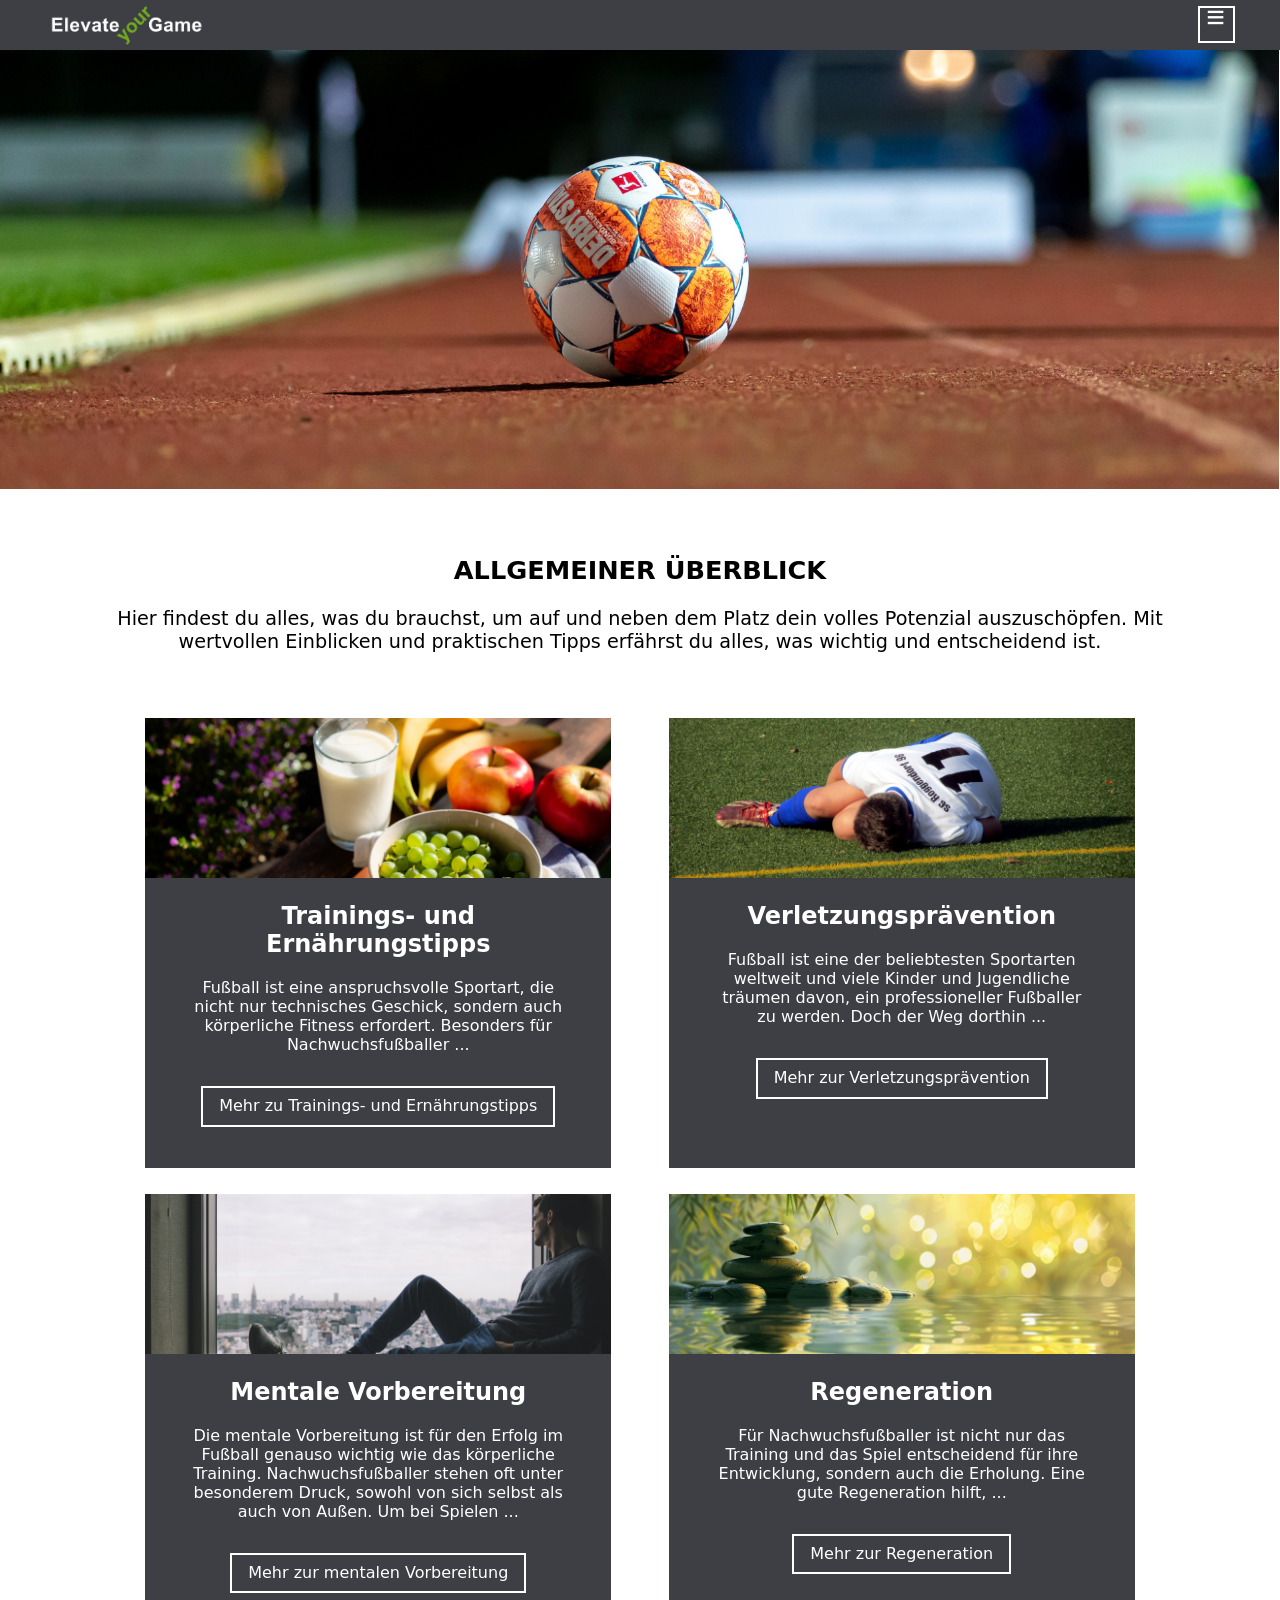
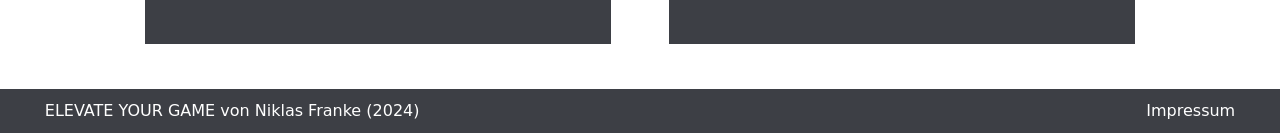
==== commit c29dbfe3: "Änderungen für Barrierefreiheit" ====
--- a/index.html
+++ b/index.html
@@ -4,22 +4,25 @@
 <head>
     <meta charset="utf-8">
     <meta name="viewport" content="width=device-width, initial-scale=1.0">
-    <title>Elevate your Game</title>
+    <!-- Seitentitel erweitert, damit die aktuelle Seite in Browser-Tabs und Screenreadern eindeutiger benannt ist -->
+    <title>Elevate your Game – Startseite</title>
     <!-- Standard-Favicon -->
     <link rel="icon" href="/favicon.ico" type="image/x-icon">
     <!-- PNG-Favicons für moderne Browser -->
-    <link rel="icon" href="/favicon-32x32.png" sizes="32x32" type="image/png">
-    <link rel="icon" href="/favicon-16x16.png" sizes="16x16" type="image/png">
+    <link rel="icon" href="/img/favicon-32x32.png" sizes="32x32" type="image/png">
+    <link rel="icon" href="/img/favicon-16x16.png" sizes="16x16" type="image/png">
     <!-- Apple Touch Icon -->
-    <link rel="apple-touch-icon" href="/apple-touch-icon.png">
+    <link rel="apple-touch-icon" href="/img/apple-touch-icon.png">
     <link rel="stylesheet" type="text/css" href="css/styles.css">
 </head>
 
 <body>
+     <!-- Skip-Link ist standardmäßig visuell versteckt und wird nur bei Tastaturfokus sichtbar -->
+    <a class="skip-link" href="#content">Zum Inhalt springen</a>
 
     <!--NAVIGATIONSLEISTE-->
 
-    <nav id="header-nav">
+    <nav id="header-nav" aria-label="Hauptnavigation">
 
         <!-- DESKTOP-NAVIGATION -->
 
@@ -27,10 +30,11 @@
             <div class="row">
                 <div class="col-6">
                     <a href="index.html" class="logo-link">
-                        <img src="img/logo.png" alt="Das Logo von Elevate your Game">
+                        <!-- Alt-Text des Logos gekürzt, damit Screenreader den Seitennamen klarer und natürlicher vorlesen -->
+                        <img src="img/logo.png" alt="Elevate your Game">
                     </a>
                     <ul>
-                        <li class="active"><a href="index.html">Startseite</a></li>
+                        <li class="active"><a href="index.html" aria-current="page">Startseite</a></li>
                         <li><a href="pages/trainings-ernaehrungstipps.html">Trainings- und Ernährungstipps</a></li>
                         <li><a href="pages/verletzungspraevention.html">Verletzungsprävention</a></li>
                         <li><a href="pages/mentale-vorbereitung.html">Mentale Vorbereitung</a></li>
@@ -47,13 +51,17 @@
             <div class="row">
                 <div class="col-6">
                     <a href="index.html" class="logo-link">
-                        <img src="img/logo.png" alt="Das Logo von Elevate your Game">
+                        <!-- Alt-Text des Logos gekürzt, damit Screenreader den Seitennamen klarer und natürlicher vorlesen -->
+                        <img src="img/logo.png" alt="Elevate your Game">
                     </a>
                     <div class="clearfix" id="mobile-nav-dropdown">
-                        <div id="mobile-nav-button"><span>&equiv;</span></div>
+                        <!-- Mobile Navigation als echtes <button>-Element umgesetzt, damit sie per Tastatur und Screenreader bedienbar ist -->
+                        <button id="mobile-nav-button" type="button" aria-expanded="false" aria-controls="mobile-nav-content" aria-label="Menü öffnen">
+                            <span aria-hidden="true">&equiv;</span>
+                        </button>
                         <div class="clearfix" id="mobile-nav-content">
                             <ul>
-                                <li class="active"><a href="index.html">Startseite</a></li>
+                                <li class="active"><a href="index.html" aria-current="page">Startseite</a></li>
                                 <li><a href="pages/trainings-ernaehrungstipps.html">Trainings- und Ernährungstipps</a>
                                 </li>
                                 <li><a href="pages/verletzungspraevention.html">Verletzungsprävention</a></li>
@@ -68,84 +76,98 @@
         </div>
     </nav>
 
-    <!--HEADER-BANNER-->
+    <main id="content">
+        <!--HEADER-BANNER-->
 
-    <header class="header-banner-start"></header>
+        <!-- Dekoratives Banner aus semantischem <header> in <div> geändert und für Screenreader verborgen -->
+        <div class="header-banner-start" aria-hidden="true"></div>
 
-    <!--INFO-BEREICH-->
+        <!--INFO-BEREICH-->
 
-    <section id="info-bereich">
-        <div class="container">
-            <div class="row">
-                <div class="col-6">
-                    <header class="intro-container">
-                        <h1>Allgemeiner Überblick</h1>
-                        <p>Hier findest du alles, was du brauchst, um auf und neben dem Platz dein volles Potenzial
-                            auszuschöpfen. Mit wertvollen Einblicken und praktischen Tipps erfährst du alles, was
-                            wichtig und entscheidend ist.</p>
-                    </header>
+        <section id="info-bereich">
+            <div class="container">
+                <div class="row">
+                    <div class="col-6">
+                        <header class="intro-container">
+                            <h1>Allgemeiner Überblick</h1>
+                            <p>Hier findest du alles, was du brauchst, um auf und neben dem Platz dein volles Potenzial
+                                auszuschöpfen. Mit wertvollen Einblicken und praktischen Tipps erfährst du alles, was
+                                wichtig und entscheidend ist.</p>
+                        </header>
+                    </div>
+                </div>
+                <div class="row">
+                    <div class="col-3">
+                        <article class="info-box">
+                            <!-- Alt-Texte der Artikelbilder überarbeitet: dekorative Bilder leer markieren oder inhaltlich beschreiben statt nur den Artikelnamen zu wiederholen -->
+                            <img src="img/healthy-5506822.jpg" alt="Foto mit gesunden Lebensmitteln">
+                            <div class="info-box-text">
+                                <!-- Überschrift verlinkt, damit der Artikel leichter erreichbar und besser bedienbar ist -->
+                                <h2><a href="pages/trainings-ernaehrungstipps.html">Trainings- und Ernährungstipps</a></h2>
+                                <p>Fußball ist eine anspruchsvolle Sportart, die nicht nur technisches Geschick, sondern
+                                    auch
+                                    körperliche Fitness erfordert. Besonders für Nachwuchsfußballer ...</p>
+                                <!-- Linktexte ergänzt, damit Screenreader das Ziel von "Weiter lesen" eindeutig erkennen -->
+                                <a class="info-weiterlesen-btn" href="pages/trainings-ernaehrungstipps.html">Mehr zu Trainings- und Ernährungstipps</a>
+                            </div>
+                        </article>
+                    </div>
+                    <div class="col-3">
+                        <article class="info-box">
+                            <!-- Alt-Texte der Artikelbilder überarbeitet: dekorative Bilder leer markieren oder inhaltlich beschreiben statt nur den Artikelnamen zu wiederholen -->
+                            <img src="img/football-1319608.jpg" alt="Foto eines verletzten Fussballers auf dem Rasen">
+                            <div class="info-box-text">
+                                <!-- Überschrift verlinkt, damit der Artikel leichter erreichbar und besser bedienbar ist -->
+                                <h2><a href="pages/verletzungspraevention.html">Verletzungsprävention</a></h2>
+                                <p>Fußball ist eine der beliebtesten Sportarten weltweit und viele Kinder und Jugendliche
+                                    träumen davon,
+                                    ein professioneller Fußballer zu werden. Doch der Weg dorthin ...</p>
+                                
+                                <!-- Linktexte ergänzt, damit Screenreader das Ziel von "Weiter lesen" eindeutig erkennen -->
+                                <a class="info-weiterlesen-btn" href="pages/verletzungspraevention.html">Mehr zur Verletzungsprävention</a>
+                            </div>
+                        </article>
+                    </div>
+                </div>
+                <div class="row">
+                    <div class="col-3">
+                        <article class="info-box">
+                            <!-- Alt-Texte der Artikelbilder überarbeitet: dekorative Bilder leer markieren oder inhaltlich beschreiben statt nur den Artikelnamen zu wiederholen -->
+                            <img src="img/city-1868530.jpg" alt="Foto eines Mannes der entspannt aus dem Fenster schaut">
+                            <div class="info-box-text">
+                                <!-- Überschrift verlinkt, damit der Artikel leichter erreichbar und besser bedienbar ist -->
+                                <h2><a href="pages/mentale-vorbereitung.html">Mentale Vorbereitung</a></h2>
+                                <p>Die mentale Vorbereitung ist für den Erfolg im Fußball genauso wichtig wie das
+                                    körperliche Training.
+                                    Nachwuchsfußballer stehen oft unter besonderem Druck, sowohl von sich selbst als auch
+                                    von Außen. Um
+                                    bei Spielen ...</p>
+                                <!-- Linktexte ergänzt, damit Screenreader das Ziel von "Weiter lesen" eindeutig erkennen -->
+                                <a class="info-weiterlesen-btn" href="pages/mentale-vorbereitung.html">Mehr zur mentalen Vorbereitung</a>
+                            </div>
+                        </article>
+                    </div>
+                    <div class="col-3">
+                        <article class="info-box">
+                            <!-- Alt-Texte der Artikelbilder überarbeitet: dekorative Bilder leer markieren oder inhaltlich beschreiben statt nur den Artikelnamen zu wiederholen -->
+                            <img src="img/spa-8598061.jpg" alt="Foto von gestapelten flachen Steinen am Wasser">
+                            <div class="info-box-text">
+                                <!-- Überschrift verlinkt, damit der Artikel leichter erreichbar und besser bedienbar ist -->
+                                <h2><a href="pages/regeneration.html">Regeneration</a></h2>
+                                <p>Für Nachwuchsfußballer ist nicht nur das Training und das Spiel entscheidend für ihre
+                                    Entwicklung,
+                                    sondern auch die Erholung. Eine gute Regeneration hilft, ...</p>
+                                
+                                <!-- Linktexte ergänzt, damit Screenreader das Ziel von "Weiter lesen" eindeutig erkennen -->
+                                <a class="info-weiterlesen-btn" href="pages/regeneration.html">Mehr zur Regeneration</a>
+                            </div>
+                        </article>
+                    </div>
                 </div>
             </div>
-            <div class="row">
-                <div class="col-3">
-                    <article class="info-box">
-                        <img src="img/healthy-5506822.jpg" alt="Bild für Artikel über Trainings- und Ernährungstipps">
-                        <div class="info-box-text">
-                            <h2>Trainings- und Ernährungstipps</h2>
-                            <p>Fußball ist eine anspruchsvolle Sportart, die nicht nur technisches Geschick, sondern
-                                auch
-                                körperliche Fitness erfordert. Besonders für Nachwuchsfußballer ...</p>
-                            <a class="info-weiterlesen-btn" href="pages/trainings-ernaehrungstipps.html">Weiter
-                                lesen</a>
-                        </div>
-                    </article>
-                </div>
-                <div class="col-3">
-                    <article class="info-box">
-                        <img src="img/football-1319608.jpg" alt="Bild für Artikel über Verletzungsprävention">
-                        <div class="info-box-text">
-                            <h2>Verletzungsprävention</h2>
-                            <p>Fußball ist eine der beliebtesten Sportarten weltweit und viele Kinder und Jugendliche
-                                träumen davon,
-                                ein professioneller Fußballer zu werden. Doch der Weg dorthin ...</p>
-                            <br>
-                            <a class="info-weiterlesen-btn" href="pages/verletzungspraevention.html">Weiter lesen</a>
-                        </div>
-                    </article>
-                </div>
-            </div>
-            <div class="row">
-                <div class="col-3">
-                    <article class="info-box">
-                        <img src="img/city-1868530.jpg" alt="Bild für Artikel über mentale Vorbereitung">
-                        <div class="info-box-text">
-                            <h2>Mentale Vorbereitung</h2>
-                            <p>Die mentale Vorbereitung ist für den Erfolg im Fußball genauso wichtig wie das
-                                körperliche Training.
-                                Nachwuchsfußballer stehen oft unter besonderem Druck, sowohl von sich selbst als auch
-                                von Außen. Um
-                                bei Spielen ...</p>
-                            <a class="info-weiterlesen-btn" href="pages/mentale-vorbereitung.html">Weiter lesen</a>
-                        </div>
-                    </article>
-                </div>
-                <div class="col-3">
-                    <article class="info-box">
-                        <img src="img/spa-8598061.jpg" alt="Bild für Artikel über Regeneration">
-                        <div class="info-box-text">
-                            <h2>Regeneration</h2>
-                            <p>Für Nachwuchsfußballer ist nicht nur das Training und das Spiel entscheidend für ihre
-                                Entwicklung,
-                                sondern auch die Erholung. Eine gute Regeneration hilft, ...</p>
-                            <br>
-                            <a class="info-weiterlesen-btn" href="pages/regeneration.html">Weiter lesen</a>
-                        </div>
-                    </article>
-                </div>
-            </div>
-        </div>
-    </section>
-
+        </section>
+    </main>
+      
     <!--FOOTER-->
 
     <footer id="footer">
@@ -153,7 +175,8 @@
             <div class="row">
                 <div class="col-6">
                     <span>ELEVATE YOUR GAME von Niklas Franke (2024)</span>
-                    <nav id="footer-nav">
+                    <!-- aria-label der Footer-Navigation sprachlich vereinfacht und präzisiert -->
+                    <nav id="footer-nav" aria-label="Fußnavigation">
                         <a href="pages/impressum.html">Impressum</a>
                     </nav>
                 </div>
--- a/css/styles.css
+++ b/css/styles.css
@@ -171,25 +171,39 @@
     display: inline-block;
   }
   
-  /* === NAVIGATIONSLEISTE (MOBIL) === */
-  
+  /* === NAVIGATIONSLEISTE (MOBIL) angepasst für Barrierefreiheit === */
+
   #mobile-nav-button {
-    color: #fff;
-    float: right;
-    font-size: 2rem;
-    border: 2px solid #fff;
-    width: 37px;
-    height: 37px;
-    position: relative;
-    margin-top: .4rem;
-    margin-bottom: .5rem;
-  }
+  appearance: none;
+  -webkit-appearance: none;
+  -moz-appearance: none;
+
+  background-color: transparent;
+  background: transparent;
+  background-image: none;
+
+  color: #fff;
+  float: right;
+  font-size: 2rem;
+  border: 2px solid #fff;
+  width: 37px;
+  height: 37px;
+  position: relative;
+  margin-top: .4rem;
+  margin-bottom: .5rem;
+
+  padding: 0;
+  cursor: pointer;
+  box-shadow: none;
+  border-radius: 0;
+}
   
   #mobile-nav-button > span {
     position: absolute;
     top: -9px;
     left: 6px;
   }
+  
   
   #mobile-nav-content > ul > li {
     display: block;
@@ -311,13 +325,14 @@
 
 .info-weiterlesen-btn {
   text-decoration: none;
-  height: 40px;
   border: 2px solid #fff;
   display: inline-block;
-  padding-top: .4rem;
-  width: 40%;
+  padding: .5rem 1rem;   /* oben/unten und links/rechts */
   min-width: 110px;
   margin-top: 1rem;
+  width: auto;
+  text-align: center;
+  line-height: 1.3;
 }
 
 .info-weiterlesen-btn:link {
@@ -483,4 +498,41 @@
     .col-1 { width: 100%; }
     .col-2 { width: 100%; }
     .col-3 { width: 100%; }
+}
+
+/* === Styles für Barrierefreiheit === */
+a:focus,
+button:focus {
+    outline: 3px solid #000;
+    outline-offset: 3px;
+}
+
+.skip-link {
+    position: absolute;
+    left: -9999px;
+    top: auto;
+}
+
+.skip-link:focus {
+    left: 1rem;
+    top: 1rem;
+    z-index: 1000;
+
+    background-color: #000;
+    color: #fff;
+    padding: .5rem 1rem;
+    text-decoration: none;
+}
+
+.info-box h2 a {
+  color: #fff;
+  text-decoration: none;
+}
+
+.info-box h2 a:visited {
+  color: #fff;
+}
+
+.info-box h2 a:hover {
+  color: var(--color-green);
 }
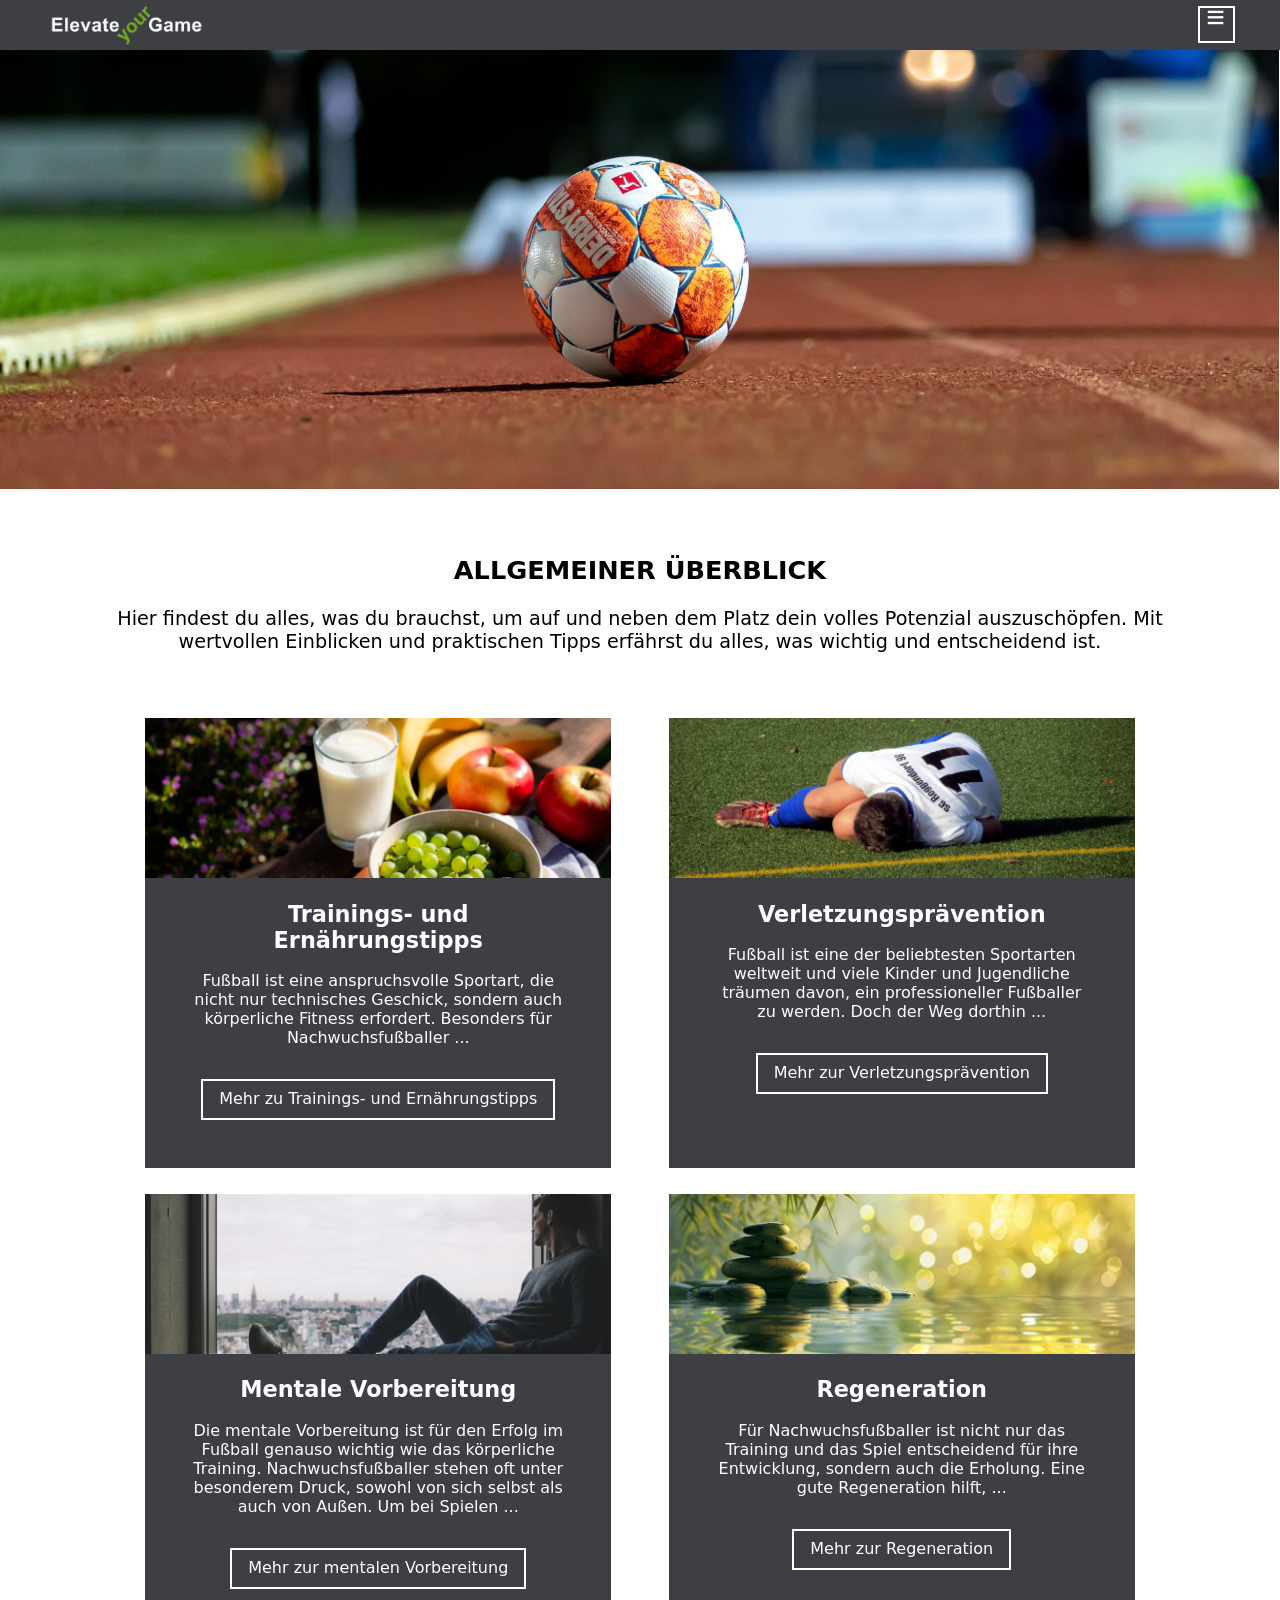
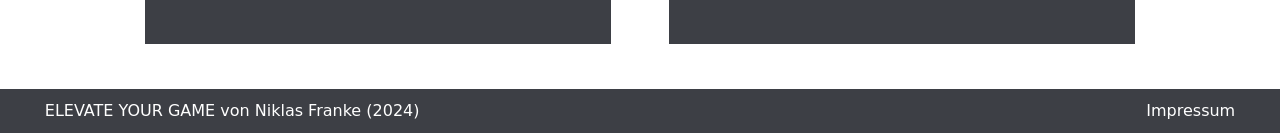
==== commit df8f6ec0: "header Tag ergänzt" ====
--- a/index.html
+++ b/index.html
@@ -21,60 +21,61 @@
     <a class="skip-link" href="#content">Zum Inhalt springen</a>
 
     <!--NAVIGATIONSLEISTE-->
+    <header> <!--eingefügt für Barrierefreiheit-->
+        <nav id="header-nav" aria-label="Hauptnavigation">
 
-    <nav id="header-nav" aria-label="Hauptnavigation">
+            <!-- DESKTOP-NAVIGATION -->
 
-        <!-- DESKTOP-NAVIGATION -->
-
-        <div class="container" id="desktop-nav">
-            <div class="row">
-                <div class="col-6">
-                    <a href="index.html" class="logo-link">
-                        <!-- Alt-Text des Logos gekürzt, damit Screenreader den Seitennamen klarer und natürlicher vorlesen -->
-                        <img src="img/logo.png" alt="Elevate your Game">
-                    </a>
-                    <ul>
-                        <li class="active"><a href="index.html" aria-current="page">Startseite</a></li>
-                        <li><a href="pages/trainings-ernaehrungstipps.html">Trainings- und Ernährungstipps</a></li>
-                        <li><a href="pages/verletzungspraevention.html">Verletzungsprävention</a></li>
-                        <li><a href="pages/mentale-vorbereitung.html">Mentale Vorbereitung</a></li>
-                        <li><a href="pages/regeneration.html">Regeneration</a></li>
-                        <li><a href="pages/impressum.html">Impressum</a></li>
-                    </ul>
+            <div class="container" id="desktop-nav">
+                <div class="row">
+                    <div class="col-6">
+                        <a href="index.html" class="logo-link">
+                            <!-- Alt-Text des Logos gekürzt, damit Screenreader den Seitennamen klarer und natürlicher vorlesen -->
+                            <img src="img/logo.png" alt="Elevate your Game">
+                        </a>
+                        <ul>
+                            <li class="active"><a href="index.html" aria-current="page">Startseite</a></li>
+                            <li><a href="pages/trainings-ernaehrungstipps.html">Trainings- und Ernährungstipps</a></li>
+                            <li><a href="pages/verletzungspraevention.html">Verletzungsprävention</a></li>
+                            <li><a href="pages/mentale-vorbereitung.html">Mentale Vorbereitung</a></li>
+                            <li><a href="pages/regeneration.html">Regeneration</a></li>
+                            <li><a href="pages/impressum.html">Impressum</a></li>
+                        </ul>
+                    </div>
                 </div>
             </div>
-        </div>
 
-        <!-- MOBILE-NAVIGATION -->
+            <!-- MOBILE-NAVIGATION -->
 
-        <div class="container" id="mobile-nav">
-            <div class="row">
-                <div class="col-6">
-                    <a href="index.html" class="logo-link">
-                        <!-- Alt-Text des Logos gekürzt, damit Screenreader den Seitennamen klarer und natürlicher vorlesen -->
-                        <img src="img/logo.png" alt="Elevate your Game">
-                    </a>
-                    <div class="clearfix" id="mobile-nav-dropdown">
-                        <!-- Mobile Navigation als echtes <button>-Element umgesetzt, damit sie per Tastatur und Screenreader bedienbar ist -->
-                        <button id="mobile-nav-button" type="button" aria-expanded="false" aria-controls="mobile-nav-content" aria-label="Menü öffnen">
-                            <span aria-hidden="true">&equiv;</span>
-                        </button>
-                        <div class="clearfix" id="mobile-nav-content">
-                            <ul>
-                                <li class="active"><a href="index.html" aria-current="page">Startseite</a></li>
-                                <li><a href="pages/trainings-ernaehrungstipps.html">Trainings- und Ernährungstipps</a>
-                                </li>
-                                <li><a href="pages/verletzungspraevention.html">Verletzungsprävention</a></li>
-                                <li><a href="pages/mentale-vorbereitung.html">Mentale Vorbereitung</a></li>
-                                <li><a href="pages/regeneration.html">Regeneration</a></li>
-                                <li><a href="pages/impressum.html">Impressum</a></li>
-                            </ul>
+            <div class="container" id="mobile-nav">
+                <div class="row">
+                    <div class="col-6">
+                        <a href="index.html" class="logo-link">
+                            <!-- Alt-Text des Logos gekürzt, damit Screenreader den Seitennamen klarer und natürlicher vorlesen -->
+                            <img src="img/logo.png" alt="Elevate your Game">
+                        </a>
+                        <div class="clearfix" id="mobile-nav-dropdown">
+                            <!-- Mobile Navigation als echtes <button>-Element umgesetzt, damit sie per Tastatur und Screenreader bedienbar ist -->
+                            <button id="mobile-nav-button" type="button" aria-expanded="false" aria-controls="mobile-nav-content" aria-label="Menü öffnen">
+                                <span aria-hidden="true">&equiv;</span>
+                            </button>
+                            <div class="clearfix" id="mobile-nav-content">
+                                <ul>
+                                    <li class="active"><a href="index.html" aria-current="page">Startseite</a></li>
+                                    <li><a href="pages/trainings-ernaehrungstipps.html">Trainings- und Ernährungstipps</a>
+                                    </li>
+                                    <li><a href="pages/verletzungspraevention.html">Verletzungsprävention</a></li>
+                                    <li><a href="pages/mentale-vorbereitung.html">Mentale Vorbereitung</a></li>
+                                    <li><a href="pages/regeneration.html">Regeneration</a></li>
+                                    <li><a href="pages/impressum.html">Impressum</a></li>
+                                </ul>
+                            </div>
                         </div>
                     </div>
                 </div>
             </div>
-        </div>
-    </nav>
+        </nav>
+    </header>
 
     <main id="content">
         <!--HEADER-BANNER-->
--- a/css/styles.css
+++ b/css/styles.css
@@ -5,7 +5,7 @@
 
 --color-gray-dark: #3D3F45;  
 --color-gray-light: #E5E5E5;
---color-green: #70A91F;
+--color-green: #4F7F13; /* Geändert um den Kontast zu erhöhen */
 }
 
 html {
@@ -255,17 +255,13 @@
     background-size: contain; /* Inhalt im kompletten Bereich */
 }
 
-/* === HEADER-BANNER === */ 
-
 .header-banner-ernaehrung {
   background: url("../img/healthy-5506822.jpg") no-repeat; /* nicht wiederholen */
   width: 100%; /* immer volle Breite */
   height: 0;  /* weil Höhe über padding-top eingestellt wird */
   padding-top: 34.33%; /* Seitenverhältnis vom Bild ( Höhe / Breite * 100 ) */
   background-size: contain; /* Inhalt im kompletten Bereich */
-}
-
-/* === HEADER-BANNER === */ 
+} 
 
 .header-banner-regeneration {
   background: url("../img/spa-8598061.jpg") no-repeat; /* nicht wiederholen */
@@ -275,8 +271,6 @@
   background-size: contain; /* Inhalt im kompletten Bereich */
 }
 
-/* === HEADER-BANNER === */ 
-
 .header-banner-vorbereitung {
   background: url("../img/city-1868530.jpg") no-repeat; /* nicht wiederholen */
   width: 100%; /* immer volle Breite */
@@ -285,8 +279,6 @@
   background-size: contain; /* Inhalt im kompletten Bereich */
 }
 
-/* === HEADER-BANNER === */ 
-
 .header-banner-praevention {
   background: url("../img/football-1319608.jpg") no-repeat; /* nicht wiederholen */
   width: 100%; /* immer volle Breite */
@@ -319,7 +311,7 @@
   margin-left: auto;
 }
 
-.info-box > h2 {
+.info-box h2 {
   font-size: 1.4rem;
 }
 
@@ -348,7 +340,7 @@
 }
 
 .info-weiterlesen-btn:hover {
-  color: var(--color-green);
+  color: #fff; /* von grau auf weiß geändert, um den Kontrast zu erhöhen */
   font-weight: bold;
   border: 2px solid var(--color-green);
 }
